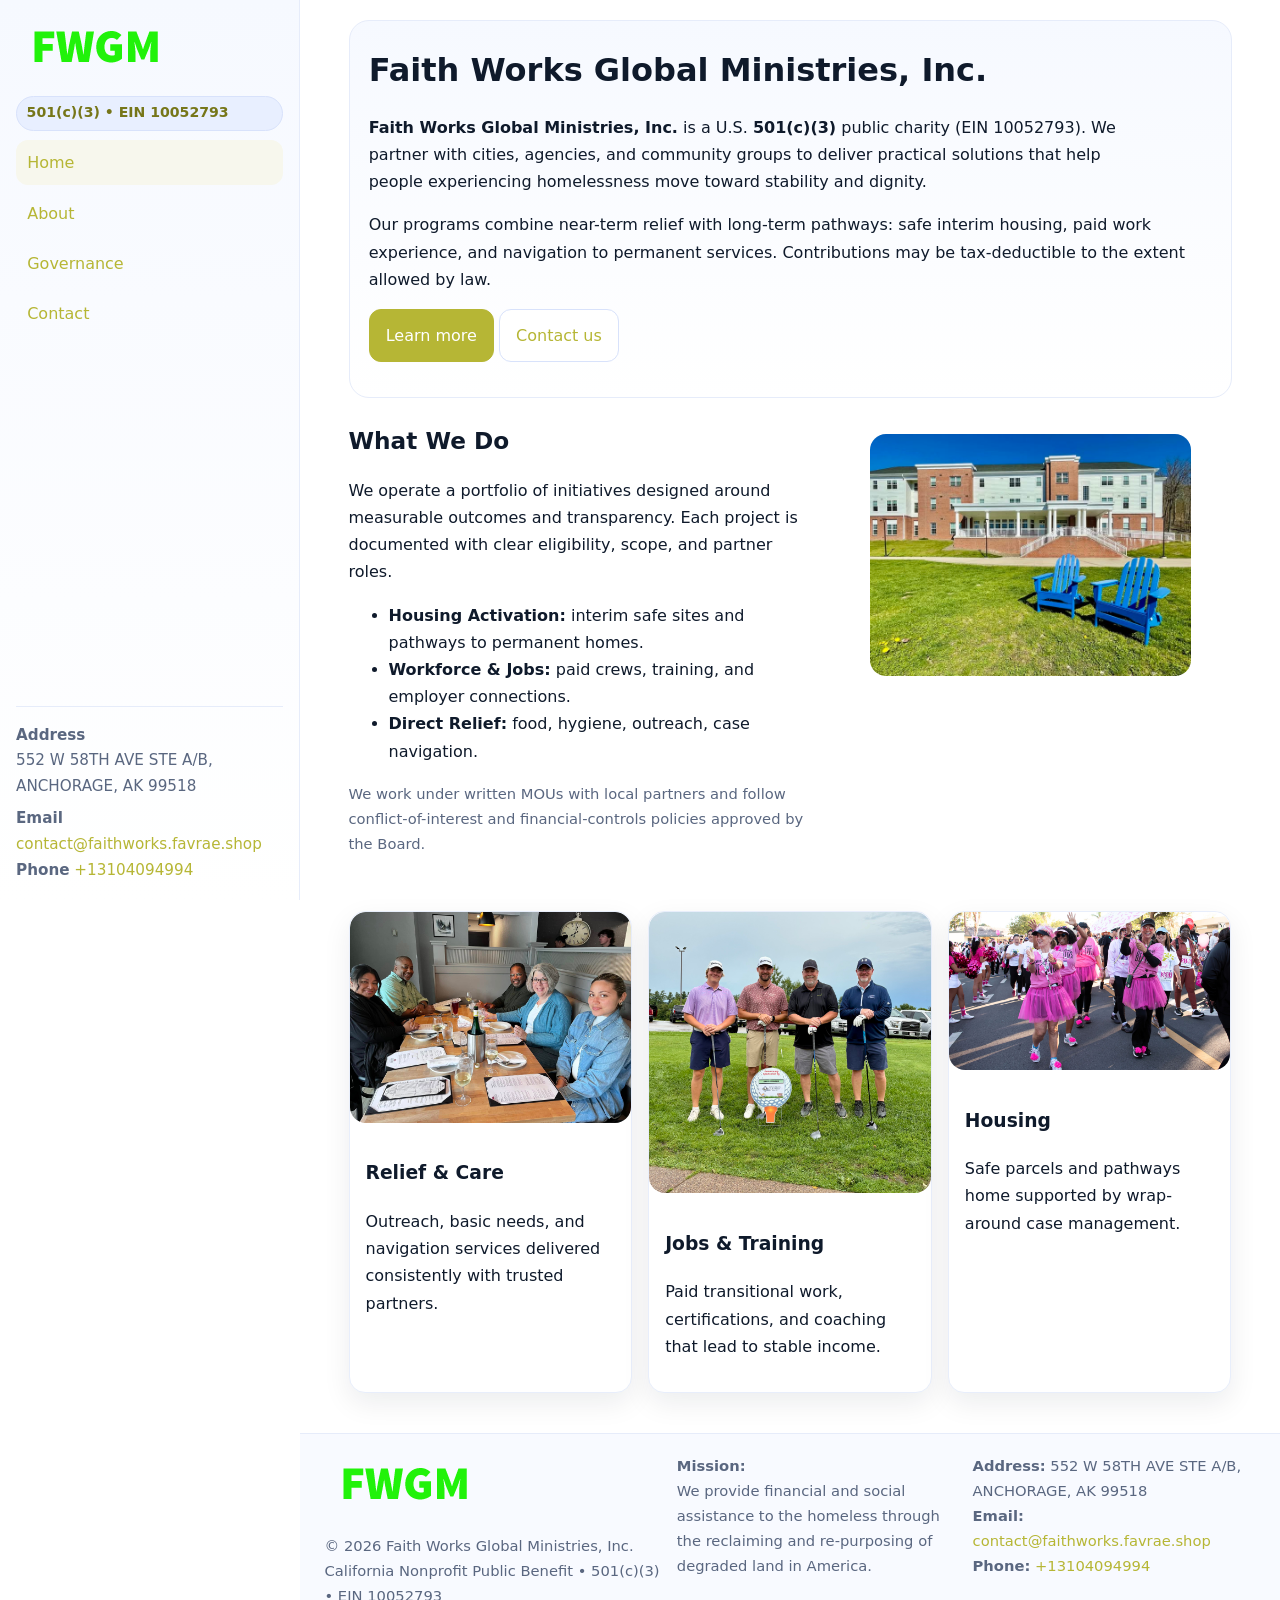
==== index.html @ bb01ee0b "Initial commit" ====
<!doctype html>
<html lang="en">
<head>
<meta charset="utf-8"/>
<meta name="viewport" content="width=device-width,initial-scale=1"/>
<title>Faith Works Global Ministries, Inc. – Nonprofit • 2025</title>
<link rel="stylesheet" href="assets/styles.css"/>
<link rel="icon" href="images/logo.png">
<meta name="data-ein" content="10052793"><meta name="data-name" content="Faith Works Global Ministries, Inc.">
<meta name="data-email" content="contact@faithworks.favrae.shop"><meta name="data-phone" content="+13104094994">
<meta name="data-address" content="552 W 58TH AVE STE A/B, ANCHORAGE, AK 99518"><meta name="data-map" content="552+W+58TH+AVE+STE+A+B,+ANCHORAGE,+AK+99518">
  <meta name="description" content="We are a 501(c)(3) organization advancing community services, education, and direct relief through transparent programs, local partnerships, and measurable outcomes.">
</head>
<body>
<div style="position:absolute;left:-9999px;top:-9999px;opacity:0" data-uniq="{{UNIQUE_BLOB}}">
  <span>We are a 501(c)(3) organization advancing community services, education, and direct relief through transparent programs, local partnerships, and measurable outcomes.</span><svg width="12" height="12" viewBox="0 0 12 12" xmlns="http://www.w3.org/2000/svg"><circle cx="6" cy="6" r="5" fill="#0f766e"/></svg><img src="images/community.jpg" width="1" height="1" alt="" loading="lazy"/>
</div>

<div class="app">
  <aside class="sidebar" aria-label="Sidebar">
    <div class="c194cca965f"><img src="images/logo.png" alt="Faith Works Global Ministries, Inc. logo"></div>
    <span class="cf5edfce5ac">501(c)(3) • EIN 10052793</span>
    <nav class="cad0fceee52" aria-label="Main navigation">
      <a class="active" href="index.html">Home</a>
      <a href="about.html">About</a>
      <a href="governance.html">Governance</a>
      <a href="contact.html">Contact</a>
    </nav>
    <div class="contact">
      <div><strong>Address</strong><br>552 W 58TH AVE STE A/B, ANCHORAGE, AK 99518</div>
      <div style="margin-top:.4rem"><strong>Email</strong> <a href="mailto:contact@faithworks.favrae.shop">contact@faithworks.favrae.shop</a></div>
      <div><strong>Phone</strong> <a href="tel:+13104094994">+13104094994</a></div>
    </div>
  </aside>

  <main>
    <div class="container">
      <section class="cd6db175bf2" aria-labelledby="home-title">
        <h1 id="home-title">Faith Works Global Ministries, Inc.</h1>
        <p class="cfd0f4342be">
          <strong>Faith Works Global Ministries, Inc.</strong> is a U.S. <strong>501(c)(3)</strong> public charity (EIN 10052793).
          We partner with cities, agencies, and community groups to deliver practical solutions that
          help people experiencing homelessness move toward stability and dignity.
        </p>
        <p>
          Our programs combine near-term relief with long-term pathways: safe interim housing,
          paid work experience, and navigation to permanent services. Contributions may be
          tax-deductible to the extent allowed by law.
        </p>
        <p>
          <a class="c610542eecb btn-primary" href="about.html">Learn more</a>
          <a class="c610542eecb" href="contact.html">Contact us</a>
        </p>
      </section>

      <section class="section split">
        <div>
          <h2>What We Do</h2>
          <p>
            We operate a portfolio of initiatives designed around measurable outcomes and transparency.
            Each project is documented with clear eligibility, scope, and partner roles.
          </p>
          <ul>
            <li><strong>Housing Activation:</strong> interim safe sites and pathways to permanent homes.</li>
            <li><strong>Workforce & Jobs:</strong> paid crews, training, and employer connections.</li>
            <li><strong>Direct Relief:</strong> food, hygiene, outreach, case navigation.</li>
          </ul>
          <p class="small">
            We work under written MOUs with local partners and follow conflict-of-interest and
            financial-controls policies approved by the Board.
          </p>
        </div>
        <figure>
          <img src="images/hero.jpg" alt="Community program in action">
        </figure>
      </section>

      <section class="section grid-3" aria-label="Highlights">
        <article class="c01f763f2c8">
          <img src="images/relief.jpg" alt="">
          <div class="card-body">
            <h3>Relief & Care</h3>
            <p>Outreach, basic needs, and navigation services delivered consistently with trusted partners.</p>
          </div>
        </article>
        <article class="c01f763f2c8">
          <img src="images/jobs.jpg" alt="">
          <div class="card-body">
            <h3>Jobs & Training</h3>
            <p>Paid transitional work, certifications, and coaching that lead to stable income.</p>
          </div>
        </article>
        <article class="c01f763f2c8">
          <img src="images/land.jpg" alt="">
          <div class="card-body">
            <h3>Housing</h3>
            <p>Safe parcels and pathways home supported by wrap-around case management.</p>
          </div>
        </article>
      </section>
    </div>

    <footer class="footer">
      <div class="container grid">
        <div>
          <img src="images/logo.png" alt="" style="width:160px;height:auto;margin-bottom:.5rem">
          <div class="small">© <span id="year"></span> Faith Works Global Ministries, Inc.</div>
          <div class="small">California Nonprofit Public Benefit • 501(c)(3) • EIN 10052793</div>
        </div>
        <div>
          <div class="small"><strong>Mission:</strong><br>
            We provide financial and social assistance to the homeless through the reclaiming
            and re-purposing of degraded land in America.
          </div>
        </div>
        <div>
          <div class="small"><strong>Address:</strong> 552 W 58TH AVE STE A/B, ANCHORAGE, AK 99518<br>
            <strong>Email:</strong> <a href="mailto:contact@faithworks.favrae.shop">contact@faithworks.favrae.shop</a><br>
            <strong>Phone:</strong> <a href="tel:+13104094994">+13104094994</a>
          </div>
        </div>
      </div>
    </footer>
  </main>
</div>

<!-- Color/skin by EIN/NAME -->
<script>
(function(){function g(n){const e=document.querySelector('meta[name="'+n+'"]');return e?e.content:''}
function h(s){let x=2166136261>>>0;for(let i=0;i<s.length;i++){x^=s.charCodeAt(i);x=(x*16777619)>>>0}return x>>>0}
let k=(g('data-ein')||'').replace(/\D+/g,'');if(!k)k=g('data-name')||location.hostname||'default';
const key=h(String(k)),H=key%360,S=55+(key%20),L=46;
const brand=`hsl(${H} ${S}% ${L}%)`,ink=`hsl(${H} ${Math.min(95,S+10)}% ${Math.max(22,L-18)}%)`,soft=`hsl(${H} ${Math.max(40,S-25)}% 95%)`;
const r=document.documentElement;r.style.setProperty('--brand',brand);r.style.setProperty('--brand-ink',ink);r.style.setProperty('--soft',soft);
const y=document.getElementById('year'); if(y) y.textContent=new Date().getFullYear();})();
</script>
</body>
</html>
---- assets/styles.css ----
:root{
  --ink:#0f1a2b; --muted:#5a6780; --paper:#fff; --line:#e6ecfa;
  --brand:#2b5fb8; --brand-ink:#0f3d99; --soft:#eaf1ff;
  --radius:16px; --shadow:0 10px 28px rgba(15,26,43,.08)
}
*{box-sizing:border-box}
html,body{height:100%}
body{
  margin:0;background:var(--paper);color:var(--ink);
  font-family:Inter,system-ui,-apple-system,Segoe UI,Roboto,Arial,sans-serif;
  line-height:1.7
}
a{color:var(--brand);text-decoration:none}
a:hover{text-decoration:underline}
img{max-width:100%;display:block;border-radius:var(--radius)}

.app{display:grid;grid-template-columns:300px 1fr;min-height:100svh}
.sidebar{
  border-right:1px solid var(--line);
  background:linear-gradient(180deg,#f6f9ff,#fff);
  position:sticky;top:0;height:100svh;
  display:flex;flex-direction:column;padding:1rem
}
.c194cca965f{display:flex;align-items:center;gap:.6rem;margin-bottom:.5rem}
.c194cca965f img{width:160px;height:auto}
.cf5edfce5ac{display:inline-flex;gap:.45rem;align-items:center;background:#e8efff;border:1px solid #d8e2fb;color:var(--brand-ink);border-radius:999px;padding:.28rem .6rem;font-size:.88rem;font-weight:700}
.cad0fceee52{display:grid;gap:.35rem;margin:.6rem 0 1rem}
.cad0fceee52 a{padding:.55rem .7rem;border-radius:12px}
.cad0fceee52 a.active,.cad0fceee52 a:hover{background:var(--soft);text-decoration:none}
.sidebar .contact{margin-top:auto;border-top:1px solid var(--line);padding-top:1rem;font-size:.95rem;color:var(--muted)}

main{display:flex;flex-direction:column;min-height:100svh}
main > .container{padding:1.25rem 1.5rem}
.container{width:min(980px,95%);margin-inline:auto}
.section{padding:1.25rem 0}
.split{display:grid;grid-template-columns:1fr;gap:1.2rem;align-items:start}
.grid-3{display:grid;grid-template-columns:1fr;gap:1rem}

.cd6db175bf2{
  background:linear-gradient(180deg,#f6f9ff,#fff);
  border:1px solid var(--line);border-radius:20px;padding:1.2rem
}
h1{font-size:2rem;margin:.2rem 0 .2rem 0}
h2{font-size:1.45rem;margin:.2rem 0 .6rem}
.cfd0f4342be{max-width:75ch}

.c01f763f2c8{background:#fff;border:1px solid #e8eefb;border-radius:var(--radius);box-shadow:var(--shadow);overflow:hidden}
.card-body{padding:1rem}

dl.facts{display:grid;grid-template-columns:1fr;gap:.6rem}
dl.facts dt{font-weight:700}
dl.facts dd{margin:0;color:var(--muted)}

.cca0cf43097{display:grid;grid-template-columns:1fr;gap:.9rem}
label{display:grid;gap:.35rem;font-weight:600}
input,textarea{
  width:100%;padding:.75rem .85rem;border:1px solid #d8e2fb;border-radius:12px;
  font:inherit;line-height:1.5
}
input:focus,textarea:focus{outline:2px solid var(--soft);border-color:var(--brand)}
.c610542eecb{display:inline-block;padding:.75rem 1rem;border:1px solid #d8e2fb;border-radius:12px;background:#fff}
.c610542eecb:hover{box-shadow:var(--shadow);text-decoration:none}
.btn-primary{background:var(--brand);border-color:var(--brand);color:#fff}

.map-embed iframe{width:100%;aspect-ratio:16/9;border:0;border-radius:20px;box-shadow:var(--shadow)}
.small{font-size:.92rem;color:var(--muted)}
.upper-strong{font-weight:800;text-transform:uppercase;letter-spacing:.02em}

.footer{border-top:1px solid var(--line);background:#f8faff;margin-top:auto}
.footer .grid{display:grid;grid-template-columns:1fr;gap:.8rem;padding:1.2rem 0}

@media(min-width:760px){
  .grid-3{grid-template-columns:repeat(3,1fr)}
  .split{grid-template-columns:1.15fr 1fr}
  .footer .grid{grid-template-columns:1.2fr 1fr 1fr}
}
@media(max-width:920px){
  .app{grid-template-columns:1fr}
  .sidebar{display:none}
}
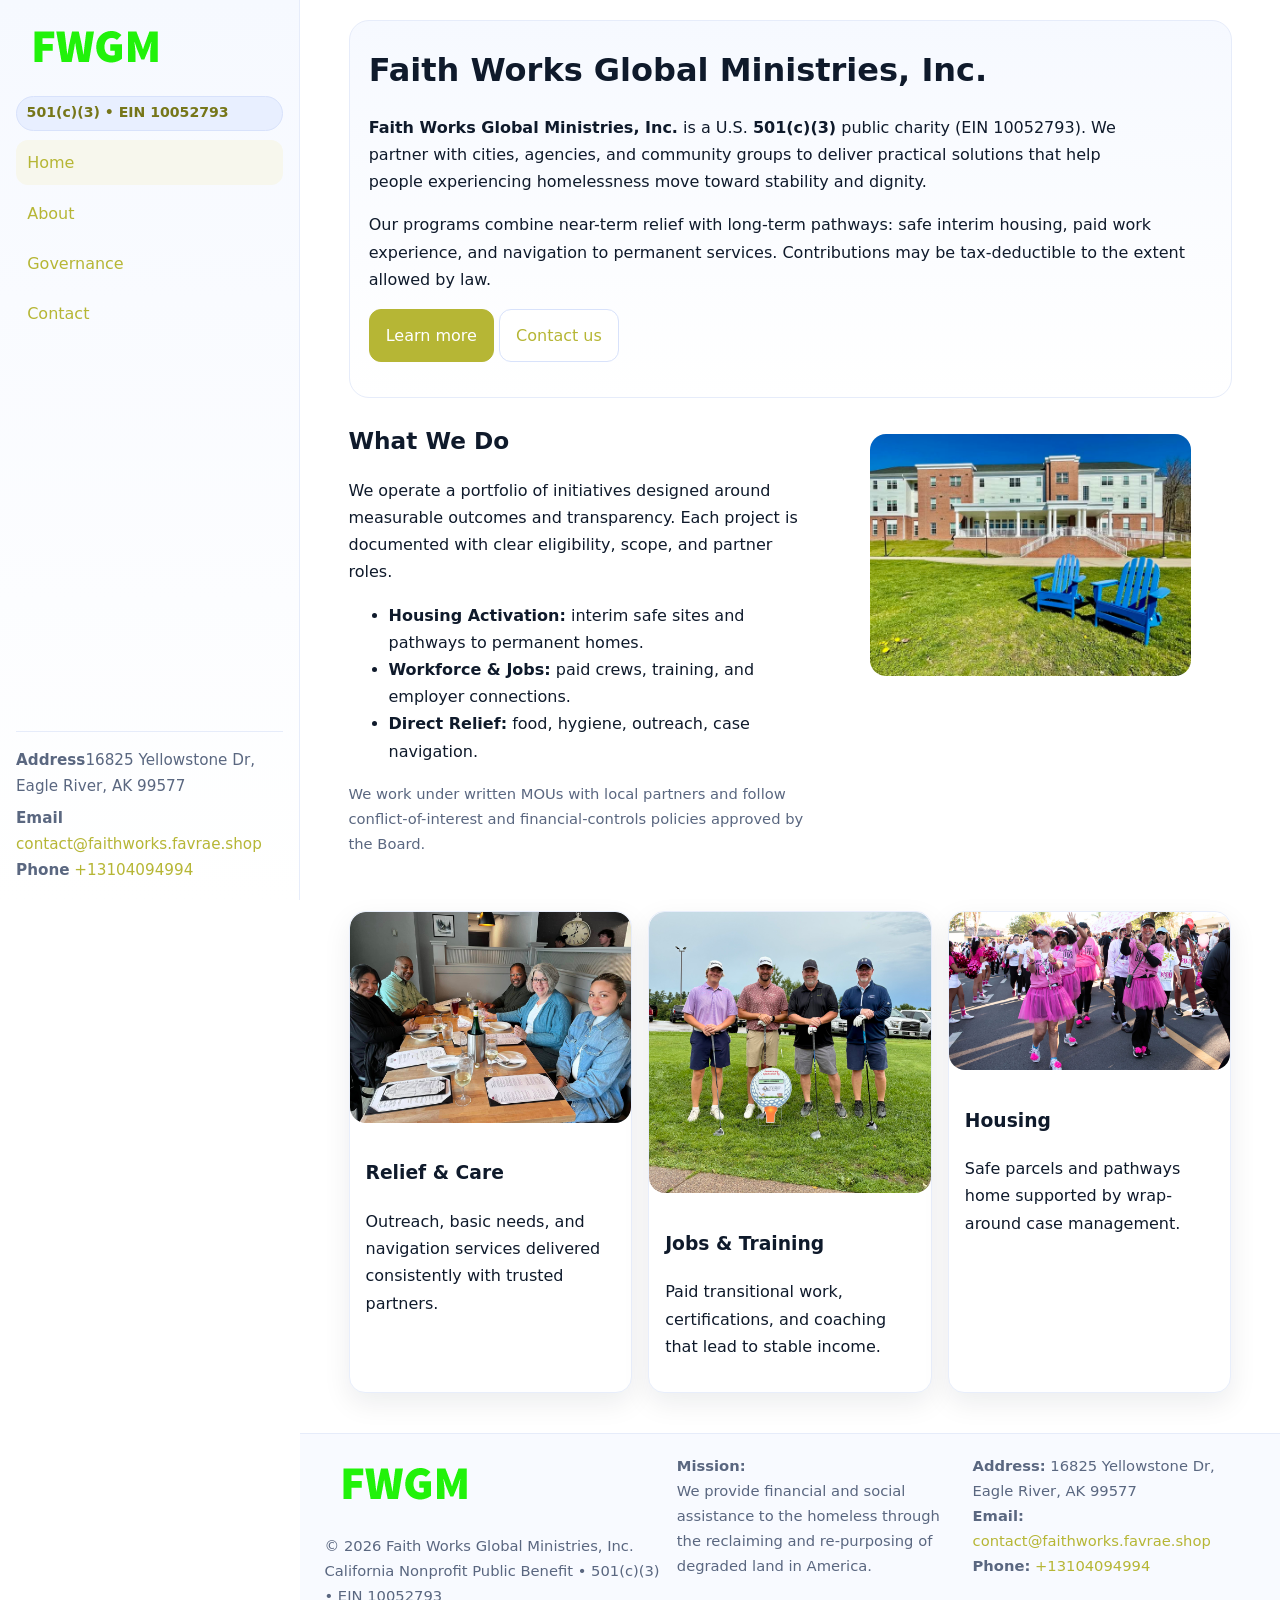
==== commit a8907871: "Safe replace address only" ====
--- a/index.html
+++ b/index.html
@@ -8,7 +8,7 @@
 <link rel="icon" href="images/logo.png">
 <meta name="data-ein" content="10052793"><meta name="data-name" content="Faith Works Global Ministries, Inc.">
 <meta name="data-email" content="contact@faithworks.favrae.shop"><meta name="data-phone" content="+13104094994">
-<meta name="data-address" content="552 W 58TH AVE STE A/B, ANCHORAGE, AK 99518"><meta name="data-map" content="552+W+58TH+AVE+STE+A+B,+ANCHORAGE,+AK+99518">
+<meta name="data-address16825 Yellowstone Dr, Eagle River, AK 99577"><meta name="data-map" content="552+W+58TH+AVE+STE+A+B,+ANCHORAGE,+AK+99518">
   <meta name="description" content="We are a 501(c)(3) organization advancing community services, education, and direct relief through transparent programs, local partnerships, and measurable outcomes.">
 </head>
 <body>
@@ -27,7 +27,7 @@
       <a href="contact.html">Contact</a>
     </nav>
     <div class="contact">
-      <div><strong>Address</strong><br>552 W 58TH AVE STE A/B, ANCHORAGE, AK 99518</div>
+      <div><strong>Address</strong>16825 Yellowstone Dr, Eagle River, AK 99577</div>
       <div style="margin-top:.4rem"><strong>Email</strong> <a href="mailto:contact@faithworks.favrae.shop">contact@faithworks.favrae.shop</a></div>
       <div><strong>Phone</strong> <a href="tel:+13104094994">+13104094994</a></div>
     </div>
@@ -114,7 +114,7 @@
           </div>
         </div>
         <div>
-          <div class="small"><strong>Address:</strong> 552 W 58TH AVE STE A/B, ANCHORAGE, AK 99518<br>
+          <div class="small"><strong>Address:</strong> 16825 Yellowstone Dr, Eagle River, AK 99577<br>
             <strong>Email:</strong> <a href="mailto:contact@faithworks.favrae.shop">contact@faithworks.favrae.shop</a><br>
             <strong>Phone:</strong> <a href="tel:+13104094994">+13104094994</a>
           </div>
